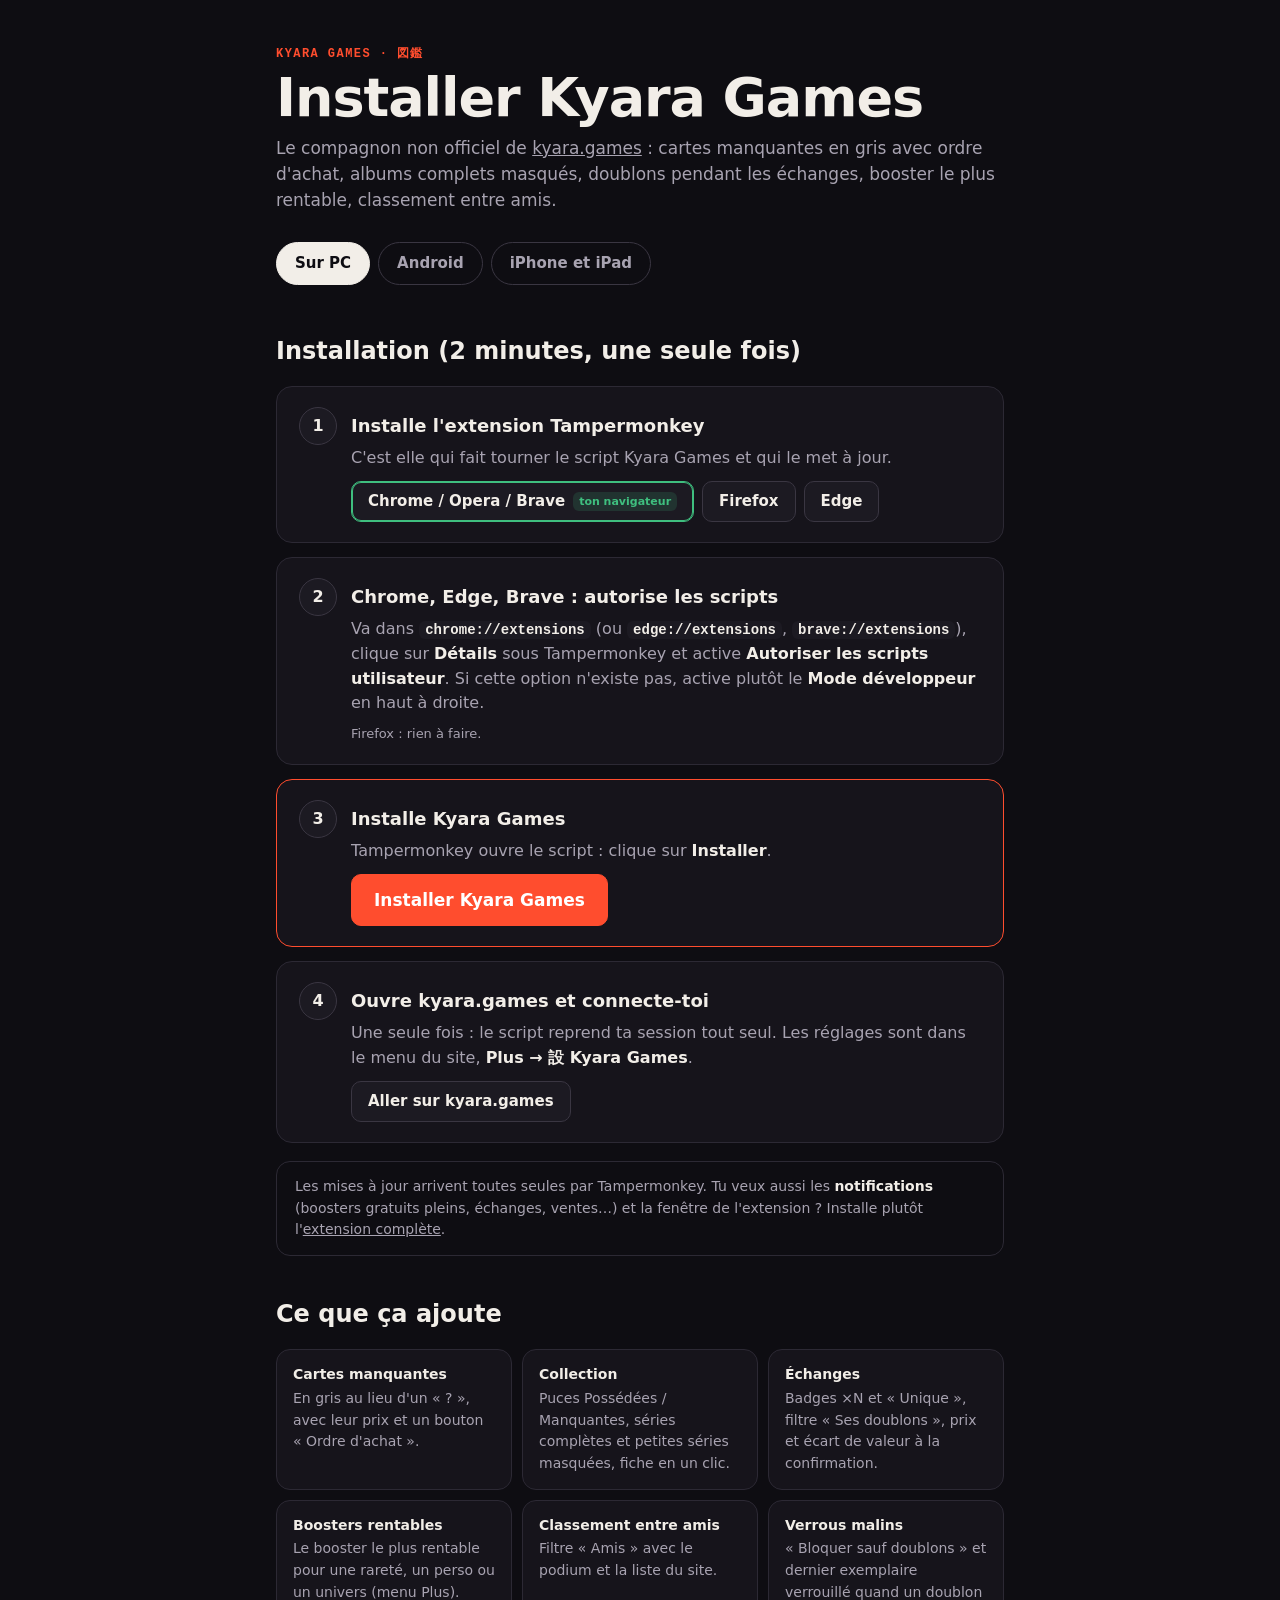
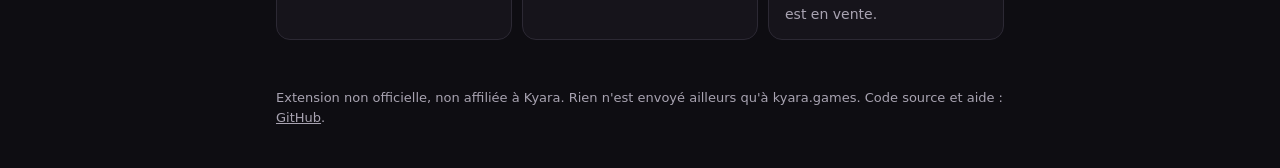
==== docs/index.html @ ed370cdd "Version script (Tampermonkey, Violentmonkey, Userscripts) et page d'installation guidée, version 1.5" ====
<!doctype html>
<html lang="fr">
  <head>
    <meta charset="utf-8" />
    <meta name="viewport" content="width=device-width, initial-scale=1" />
    <title>Kyara Games — Installation</title>
    <meta name="description" content="Installer Kyara Games, le compagnon non officiel de kyara.games, sur PC, Android, iPhone et iPad." />
    <link rel="icon" href="https://raw.githubusercontent.com/A-Finch13/Kyara-Games-Extension/main/icons/icon128.png" />
    <style>
      :root {
        --bg: #0e0d12;
        --panel: #16141b;
        --panel2: #1c1a22;
        --line: #2c2934;
        --line2: #3a3642;
        --fg: #f2eee8;
        --fg2: #a8a3b1;
        --acc: #ff4d2e;
        --acc2: #ff6a4f;
        --ok: #3fbf7f;
        --gold: #f5c518;
        color-scheme: dark;
      }

      * {
        box-sizing: border-box;
      }

      body {
        margin: 0;
        background: var(--bg);
        color: var(--fg);
        font: 16px/1.55 system-ui, -apple-system, 'Segoe UI', Roboto, sans-serif;
      }

      a {
        color: inherit;
      }

      .wrap {
        max-width: 760px;
        margin: 0 auto;
        padding: 0 16px;
      }

      header {
        padding: 48px 0 8px;
      }

      .eyebrow {
        color: var(--acc);
        font: 700 12px/1 ui-monospace, 'Cascadia Mono', Consolas, monospace;
        letter-spacing: 0.12em;
        text-transform: uppercase;
      }

      h1 {
        margin: 10px 0 8px;
        font-size: clamp(34px, 7vw, 54px);
        font-weight: 900;
        line-height: 1.05;
        letter-spacing: -0.02em;
      }

      .lead {
        margin: 0;
        color: var(--fg2);
        font-size: 17px;
      }

      h2 {
        margin: 40px 0 16px;
        font-size: 24px;
      }

      .tabs {
        display: flex;
        flex-wrap: wrap;
        gap: 8px;
        margin-top: 28px;
      }

      .tabs button {
        padding: 9px 18px;
        border: 1px solid var(--line2);
        border-radius: 999px;
        background: transparent;
        color: var(--fg2);
        font: inherit;
        font-size: 15px;
        font-weight: 700;
        cursor: pointer;
      }

      .tabs button[aria-selected='true'] {
        border-color: var(--fg);
        background: var(--fg);
        color: var(--bg);
      }

      .steps {
        display: flex;
        flex-direction: column;
        gap: 14px;
        margin: 0;
        padding: 0;
        list-style: none;
        counter-reset: step;
      }

      .step {
        display: grid;
        grid-template-columns: 36px 1fr;
        gap: 16px;
        padding: 20px 22px;
        border: 1px solid var(--line);
        border-radius: 16px;
        background: var(--panel);
        counter-increment: step;
      }

      .step::before {
        content: counter(step);
        display: grid;
        place-items: center;
        width: 36px;
        height: 36px;
        border-radius: 50%;
        background: var(--panel2);
        border: 1px solid var(--line2);
        font-weight: 800;
      }

      .step.main {
        border-color: var(--acc);
      }

      .step h3 {
        margin: 5px 0 6px;
        font-size: 18px;
      }

      .step p {
        margin: 0 0 8px;
        color: var(--fg2);
      }

      .step p:last-child {
        margin-bottom: 0;
      }

      .step .small {
        font-size: 13px;
      }

      code {
        padding: 1px 6px;
        border-radius: 6px;
        background: var(--panel2);
        color: var(--fg);
        font: 600 14px ui-monospace, 'Cascadia Mono', Consolas, monospace;
      }

      b {
        color: var(--fg);
      }

      .buttons {
        display: flex;
        flex-wrap: wrap;
        gap: 8px;
        margin-top: 10px;
      }

      .btn {
        display: inline-flex;
        align-items: center;
        gap: 8px;
        min-height: 40px;
        padding: 8px 16px;
        border: 1px solid var(--line2);
        border-radius: 10px;
        background: var(--panel2);
        color: var(--fg);
        font-size: 15px;
        font-weight: 700;
        text-decoration: none;
      }

      .btn:hover {
        border-color: var(--fg2);
      }

      .btn.mine {
        border-color: var(--ok);
        box-shadow: inset 0 0 0 1px var(--ok);
      }

      .btn.mine::after {
        content: 'ton navigateur';
        padding: 1px 6px;
        border-radius: 6px;
        background: rgba(63, 191, 127, 0.15);
        color: var(--ok);
        font-size: 11px;
      }

      .btn.big {
        min-height: 50px;
        padding: 12px 22px;
        border-color: var(--acc);
        background: var(--acc);
        color: #fff;
        font-size: 17px;
      }

      .btn.big:hover {
        background: var(--acc2);
      }

      .note {
        margin: 18px 0 0;
        padding: 14px 18px;
        border: 1px solid var(--line);
        border-radius: 14px;
        color: var(--fg2);
        font-size: 14px;
      }

      .features {
        display: grid;
        grid-template-columns: repeat(auto-fill, minmax(220px, 1fr));
        gap: 10px;
        margin: 0;
        padding: 0;
        list-style: none;
      }

      .features li {
        padding: 14px 16px;
        border: 1px solid var(--line);
        border-radius: 14px;
        background: var(--panel);
        color: var(--fg2);
        font-size: 14px;
      }

      .features li b {
        display: block;
        margin-bottom: 2px;
      }

      footer {
        margin: 48px 0 40px;
        color: var(--fg2);
        font-size: 13px;
      }

      [hidden] {
        display: none !important;
      }

      @media (max-width: 520px) {
        header {
          padding-top: 28px;
        }

        .step {
          grid-template-columns: 1fr;
          gap: 8px;
          padding: 16px;
        }

        .btn {
          flex: 1 1 auto;
          justify-content: center;
        }
      }
    </style>
  </head>
  <body>
    <div class="wrap">
      <header>
        <div class="eyebrow">Kyara Games · 図鑑</div>
        <h1>Installer Kyara Games</h1>
        <p class="lead">Le compagnon non officiel de <a href="https://kyara.games">kyara.games</a> : cartes manquantes en gris avec ordre d'achat, albums complets masqués, doublons pendant les échanges, booster le plus rentable, classement entre amis.</p>
        <div class="tabs" role="tablist">
          <button role="tab" data-tab="pc" aria-selected="true">Sur PC</button>
          <button role="tab" data-tab="android" aria-selected="false">Android</button>
          <button role="tab" data-tab="ios" aria-selected="false">iPhone et iPad</button>
        </div>
      </header>

      <main>
        <section data-panel="pc">
          <h2>Installation (2 minutes, une seule fois)</h2>
          <ol class="steps">
            <li class="step">
              <div>
                <h3>Installe l'extension Tampermonkey</h3>
                <p>C'est elle qui fait tourner le script Kyara Games et qui le met à jour.</p>
                <div class="buttons">
                  <a class="btn" data-browser="chrome" href="https://chromewebstore.google.com/detail/tampermonkey/dhdgffkkebhmkfjojejmpbldmpobfkfo">Chrome / Opera / Brave</a>
                  <a class="btn" data-browser="firefox" href="https://addons.mozilla.org/firefox/addon/tampermonkey/">Firefox</a>
                  <a class="btn" data-browser="edge" href="https://microsoftedge.microsoft.com/addons/detail/tampermonkey/iikmkjjpneeickmmhlmlbmgmhdbegdei">Edge</a>
                </div>
              </div>
            </li>
            <li class="step">
              <div>
                <h3>Chrome, Edge, Brave : autorise les scripts</h3>
                <p>Va dans <code>chrome://extensions</code> (ou <code>edge://extensions</code>, <code>brave://extensions</code>), clique sur <b>Détails</b> sous Tampermonkey et active <b>Autoriser les scripts utilisateur</b>. Si cette option n'existe pas, active plutôt le <b>Mode développeur</b> en haut à droite.</p>
                <p class="small">Firefox : rien à faire.</p>
              </div>
            </li>
            <li class="step main">
              <div>
                <h3>Installe Kyara Games</h3>
                <p>Tampermonkey ouvre le script : clique sur <b>Installer</b>.</p>
                <div class="buttons">
                  <a class="btn big" href="https://github.com/A-Finch13/Kyara-Games-Extension/releases/latest/download/kyara-games.user.js">Installer Kyara Games</a>
                </div>
              </div>
            </li>
            <li class="step">
              <div>
                <h3>Ouvre kyara.games et connecte-toi</h3>
                <p>Une seule fois : le script reprend ta session tout seul. Les réglages sont dans le menu du site, <b>Plus → 設 Kyara Games</b>.</p>
                <div class="buttons"><a class="btn" href="https://kyara.games/collection">Aller sur kyara.games</a></div>
              </div>
            </li>
          </ol>
          <p class="note">Les mises à jour arrivent toutes seules par Tampermonkey. Tu veux aussi les <b>notifications</b> (boosters gratuits pleins, échanges, ventes…) et la fenêtre de l'extension ? Installe plutôt l'<a href="https://github.com/A-Finch13/Kyara-Games-Extension#installation-brave-chrome-edge-opera-vivaldi">extension complète</a>.</p>
        </section>

        <section data-panel="android" hidden>
          <h2>Android</h2>
          <ol class="steps">
            <li class="step">
              <div>
                <h3>Installe Firefox</h3>
                <p>Sur Android, Firefox accepte les extensions (Chrome, Brave et Samsung Internet non).</p>
                <div class="buttons"><a class="btn" href="https://play.google.com/store/apps/details?id=org.mozilla.firefox">Firefox sur le Play Store</a></div>
              </div>
            </li>
            <li class="step">
              <div>
                <h3>Ajoute Tampermonkey dans Firefox</h3>
                <p>Ouvre ce lien dans Firefox et touche <b>Ajouter à Firefox</b>, puis <b>Ajouter</b>.</p>
                <div class="buttons"><a class="btn" href="https://addons.mozilla.org/android/addon/tampermonkey/">Tampermonkey pour Firefox Android</a></div>
              </div>
            </li>
            <li class="step main">
              <div>
                <h3>Installe Kyara Games</h3>
                <p>Dans Firefox, touche le bouton : Tampermonkey affiche le script, touche <b>Installer</b>.</p>
                <div class="buttons"><a class="btn big" href="https://github.com/A-Finch13/Kyara-Games-Extension/releases/latest/download/kyara-games.user.js">Installer Kyara Games</a></div>
              </div>
            </li>
            <li class="step">
              <div>
                <h3>Ouvre kyara.games et connecte-toi</h3>
                <p>Une seule fois. Les réglages : menu du site (☰) → <b>設 Kyara Games</b>.</p>
                <div class="buttons"><a class="btn" href="https://kyara.games/collection">Aller sur kyara.games</a></div>
              </div>
            </li>
          </ol>
          <p class="note">Pour avoir aussi les <b>notifications</b>, installe plutôt l'extension Kyara Games depuis addons.mozilla.org dans Firefox (toutes les fonctions, mises à jour automatiques).</p>
        </section>

        <section data-panel="ios" hidden>
          <h2>iPhone et iPad</h2>
          <ol class="steps">
            <li class="step">
              <div>
                <h3>Installe l'app Userscripts</h3>
                <p>Gratuite. Ouvre-la une fois après l'installation.</p>
                <div class="buttons"><a class="btn" href="https://apps.apple.com/app/userscripts/id1463298887">Userscripts sur l'App Store</a></div>
              </div>
            </li>
            <li class="step">
              <div>
                <h3>Active-la dans Safari</h3>
                <p><b>Réglages</b> → <b>Apps</b> → <b>Safari</b> → <b>Extensions</b> → <b>Userscripts</b> : active <b>Autoriser l'extension</b>, puis autorise <b>kyara.games</b> (ou tous les sites).</p>
              </div>
            </li>
            <li class="step main">
              <div>
                <h3>Installe Kyara Games</h3>
                <p>Ouvre ce bouton dans <b>Safari</b>, touche l'icône des extensions dans la barre d'adresse (<b>ᴀA</b> ou la pièce de puzzle) → <b>Userscripts</b>, puis <b>Installer</b>.</p>
                <div class="buttons"><a class="btn big" href="https://github.com/A-Finch13/Kyara-Games-Extension/releases/latest/download/kyara-games.user.js">Installer Kyara Games</a></div>
              </div>
            </li>
            <li class="step">
              <div>
                <h3>Ouvre kyara.games dans Safari et connecte-toi</h3>
                <p>Une seule fois. Les réglages : menu du site (☰) → <b>設 Kyara Games</b>.</p>
                <div class="buttons"><a class="btn" href="https://kyara.games/collection">Aller sur kyara.games</a></div>
              </div>
            </li>
          </ol>
          <p class="note">Userscripts vérifie les mises à jour du script. Pour forcer la dernière version, rouvre le bouton « Installer Kyara Games » et réinstalle.</p>
        </section>

        <h2>Ce que ça ajoute</h2>
        <ul class="features">
          <li><b>Cartes manquantes</b>En gris au lieu d'un « ? », avec leur prix et un bouton « Ordre d'achat ».</li>
          <li><b>Collection</b>Puces Possédées / Manquantes, séries complètes et petites séries masquées, fiche en un clic.</li>
          <li><b>Échanges</b>Badges ×N et « Unique », filtre « Ses doublons », prix et écart de valeur à la confirmation.</li>
          <li><b>Boosters rentables</b>Le booster le plus rentable pour une rareté, un perso ou un univers (menu Plus).</li>
          <li><b>Classement entre amis</b>Filtre « Amis » avec le podium et la liste du site.</li>
          <li><b>Verrous malins</b>« Bloquer sauf doublons » et dernier exemplaire verrouillé quand un doublon est en vente.</li>
        </ul>
      </main>

      <footer>
        Extension non officielle, non affiliée à Kyara. Rien n'est envoyé ailleurs qu'à kyara.games.
        Code source et aide : <a href="https://github.com/A-Finch13/Kyara-Games-Extension">GitHub</a>.
      </footer>
    </div>

    <script>
      // Tabs, opened on the visitor's device; the visitor's browser is highlighted in step 1.
      const ua = navigator.userAgent;
      const show = (tab) => {
        document.querySelectorAll('[role="tab"]').forEach((b) => b.setAttribute('aria-selected', String(b.dataset.tab === tab)));
        document.querySelectorAll('[data-panel]').forEach((p) => (p.hidden = p.dataset.panel !== tab));
      };
      document.querySelectorAll('[role="tab"]').forEach((b) => b.addEventListener('click', () => show(b.dataset.tab)));
      show(/iPhone|iPad|iPod/.test(ua) || (/Macintosh/.test(ua) && navigator.maxTouchPoints > 1) ? 'ios' : /Android/.test(ua) ? 'android' : 'pc');
      const browser = /Edg\//.test(ua) ? 'edge' : /Firefox\//.test(ua) ? 'firefox' : /Chrome\//.test(ua) ? 'chrome' : null;
      if (browser) document.querySelector(`[data-browser="${browser}"]`)?.classList.add('mine');
    </script>
  </body>
</html>
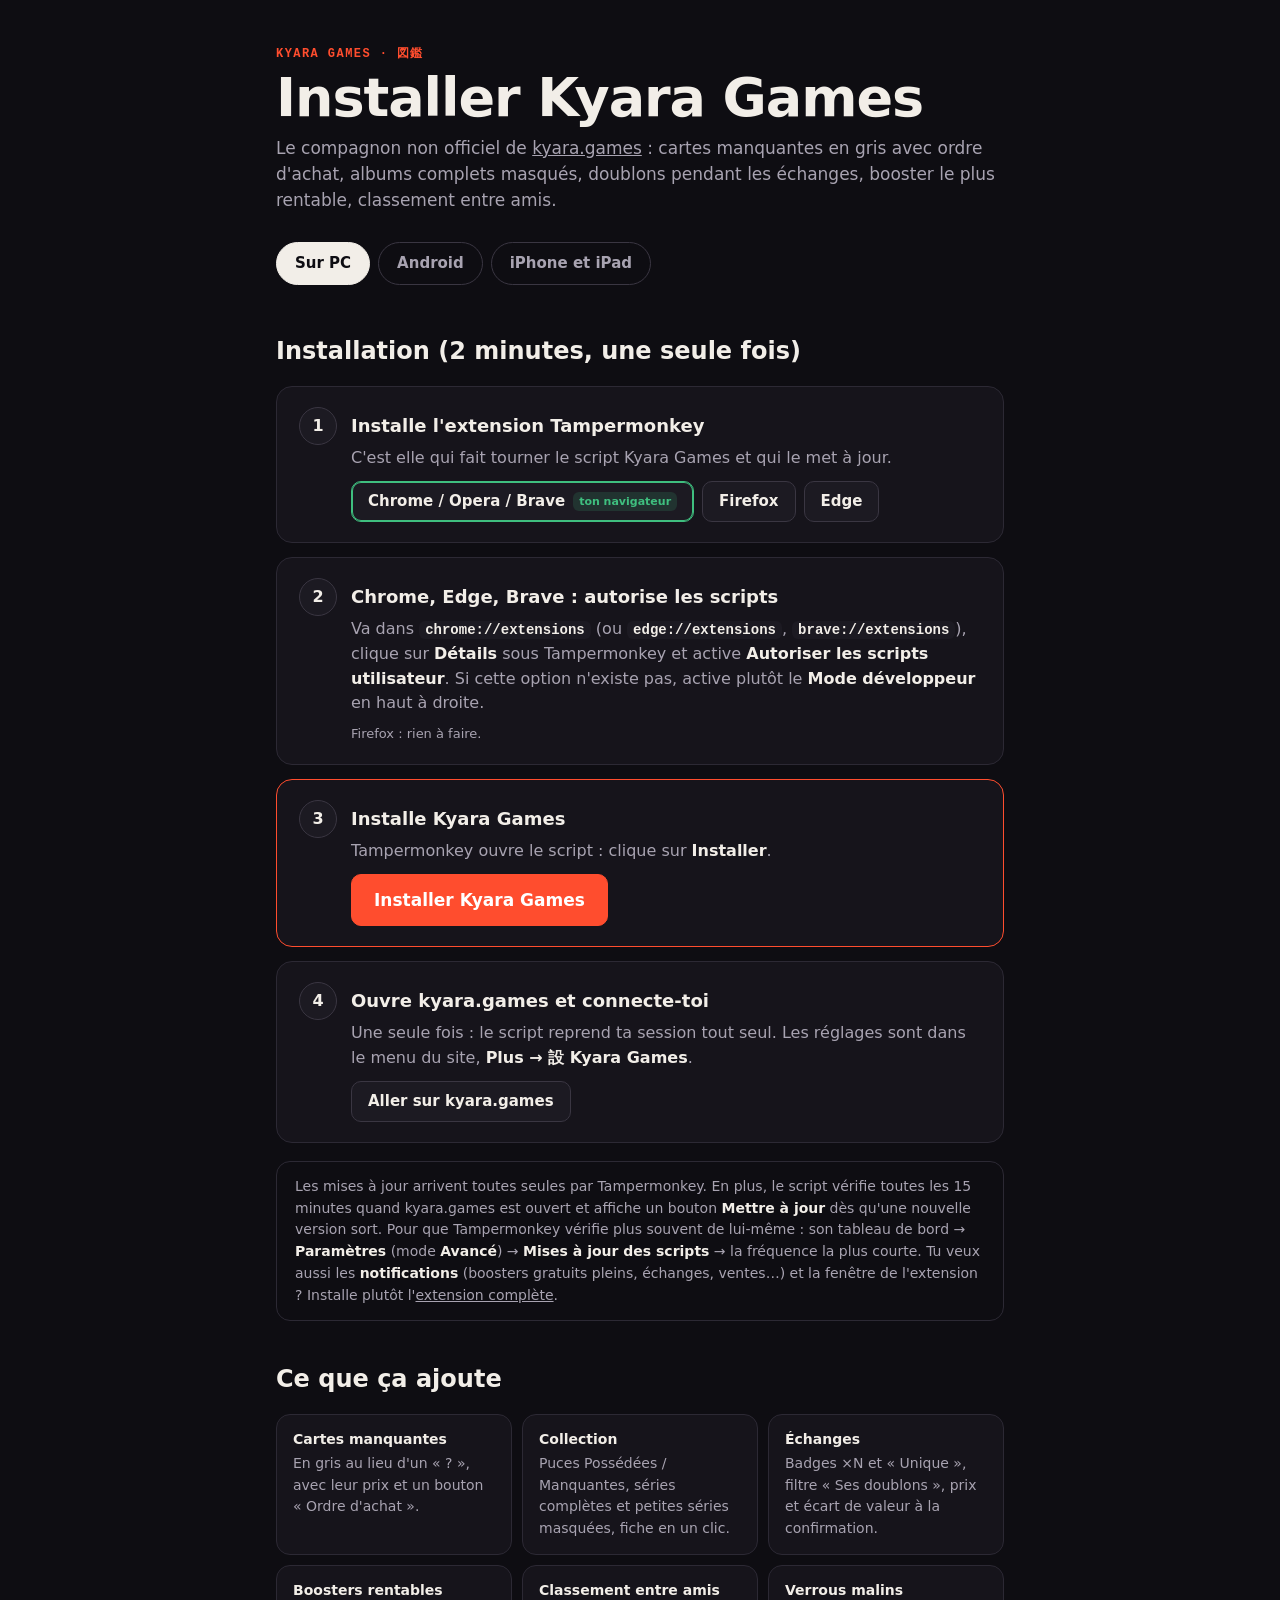
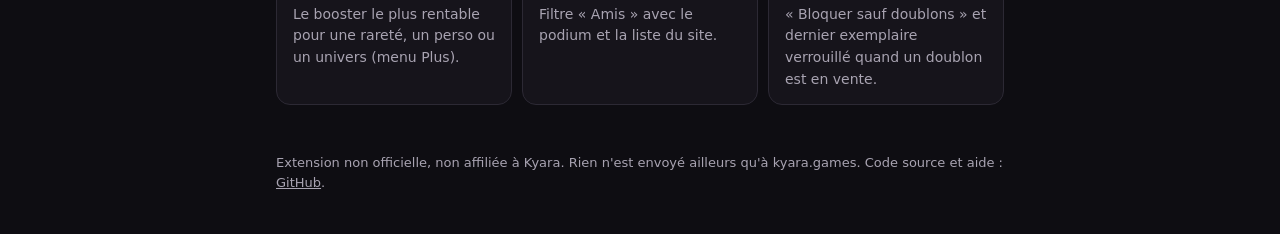
==== commit 16b3ea7b: "Version script : vérification des nouvelles versions toutes les 15 minutes avec bouton Mettre à jour" ====
--- a/docs/index.html
+++ b/docs/index.html
@@ -330,7 +330,7 @@
               </div>
             </li>
           </ol>
-          <p class="note">Les mises à jour arrivent toutes seules par Tampermonkey. Tu veux aussi les <b>notifications</b> (boosters gratuits pleins, échanges, ventes…) et la fenêtre de l'extension ? Installe plutôt l'<a href="https://github.com/A-Finch13/Kyara-Games-Extension#installation-brave-chrome-edge-opera-vivaldi">extension complète</a>.</p>
+          <p class="note">Les mises à jour arrivent toutes seules par Tampermonkey. En plus, le script vérifie toutes les 15 minutes quand kyara.games est ouvert et affiche un bouton <b>Mettre à jour</b> dès qu'une nouvelle version sort. Pour que Tampermonkey vérifie plus souvent de lui-même : son tableau de bord → <b>Paramètres</b> (mode <b>Avancé</b>) → <b>Mises à jour des scripts</b> → la fréquence la plus courte. Tu veux aussi les <b>notifications</b> (boosters gratuits pleins, échanges, ventes…) et la fenêtre de l'extension ? Installe plutôt l'<a href="https://github.com/A-Finch13/Kyara-Games-Extension#installation-brave-chrome-edge-opera-vivaldi">extension complète</a>.</p>
         </section>
 
         <section data-panel="android" hidden>
@@ -365,7 +365,7 @@
               </div>
             </li>
           </ol>
-          <p class="note">Pour avoir aussi les <b>notifications</b>, installe plutôt l'extension Kyara Games depuis addons.mozilla.org dans Firefox (toutes les fonctions, mises à jour automatiques).</p>
+          <p class="note">Les mises à jour arrivent toutes seules par Tampermonkey. En plus, le script vérifie toutes les 15 minutes quand kyara.games est ouvert et affiche un bouton <b>Mettre à jour</b> dès qu'une nouvelle version sort. Pour que Tampermonkey vérifie plus souvent de lui-même : son tableau de bord → <b>Paramètres</b> (mode <b>Avancé</b>) → <b>Mises à jour des scripts</b> → la fréquence la plus courte. Sur téléphone, pas de notifications : le script ne tourne que quand une page kyara.games est ouverte.</p>
         </section>
 
         <section data-panel="ios" hidden>
@@ -396,6 +396,14 @@
                 <h3>Ouvre kyara.games dans Safari et connecte-toi</h3>
                 <p>Une seule fois. Les réglages : menu du site (☰) → <b>設 Kyara Games</b>.</p>
                 <div class="buttons"><a class="btn" href="https://kyara.games/collection">Aller sur kyara.games</a></div>
+              </div>
+            </li>
+            <li class="step">
+              <div>
+                <h3>Une icône sur l'écran d'accueil (facultatif)</h3>
+                <p>Le site ajouté en « app web » s'ouvre hors de Safari, et iOS n'y charge aucune extension : Kyara Games n'y apparaît pas. Pour garder une icône qui marche avec Kyara Games :</p>
+                <p>Dans Safari, sur kyara.games : <b>Partager</b> → <b>Sur l'écran d'accueil</b>, <b>désactive « Ouvrir en tant qu'app web »</b>, puis <b>Ajouter</b>. L'icône ouvrira kyara.games dans Safari.</p>
+                <p class="small">Si l'option n'apparaît pas (iOS plus ancien) : ajoute plutôt kyara.games aux Favoris de Safari (Partager → Ajouter aux favoris). Une icône déjà ajoutée en app web peut être supprimée et ajoutée à nouveau.</p>
               </div>
             </li>
           </ol>
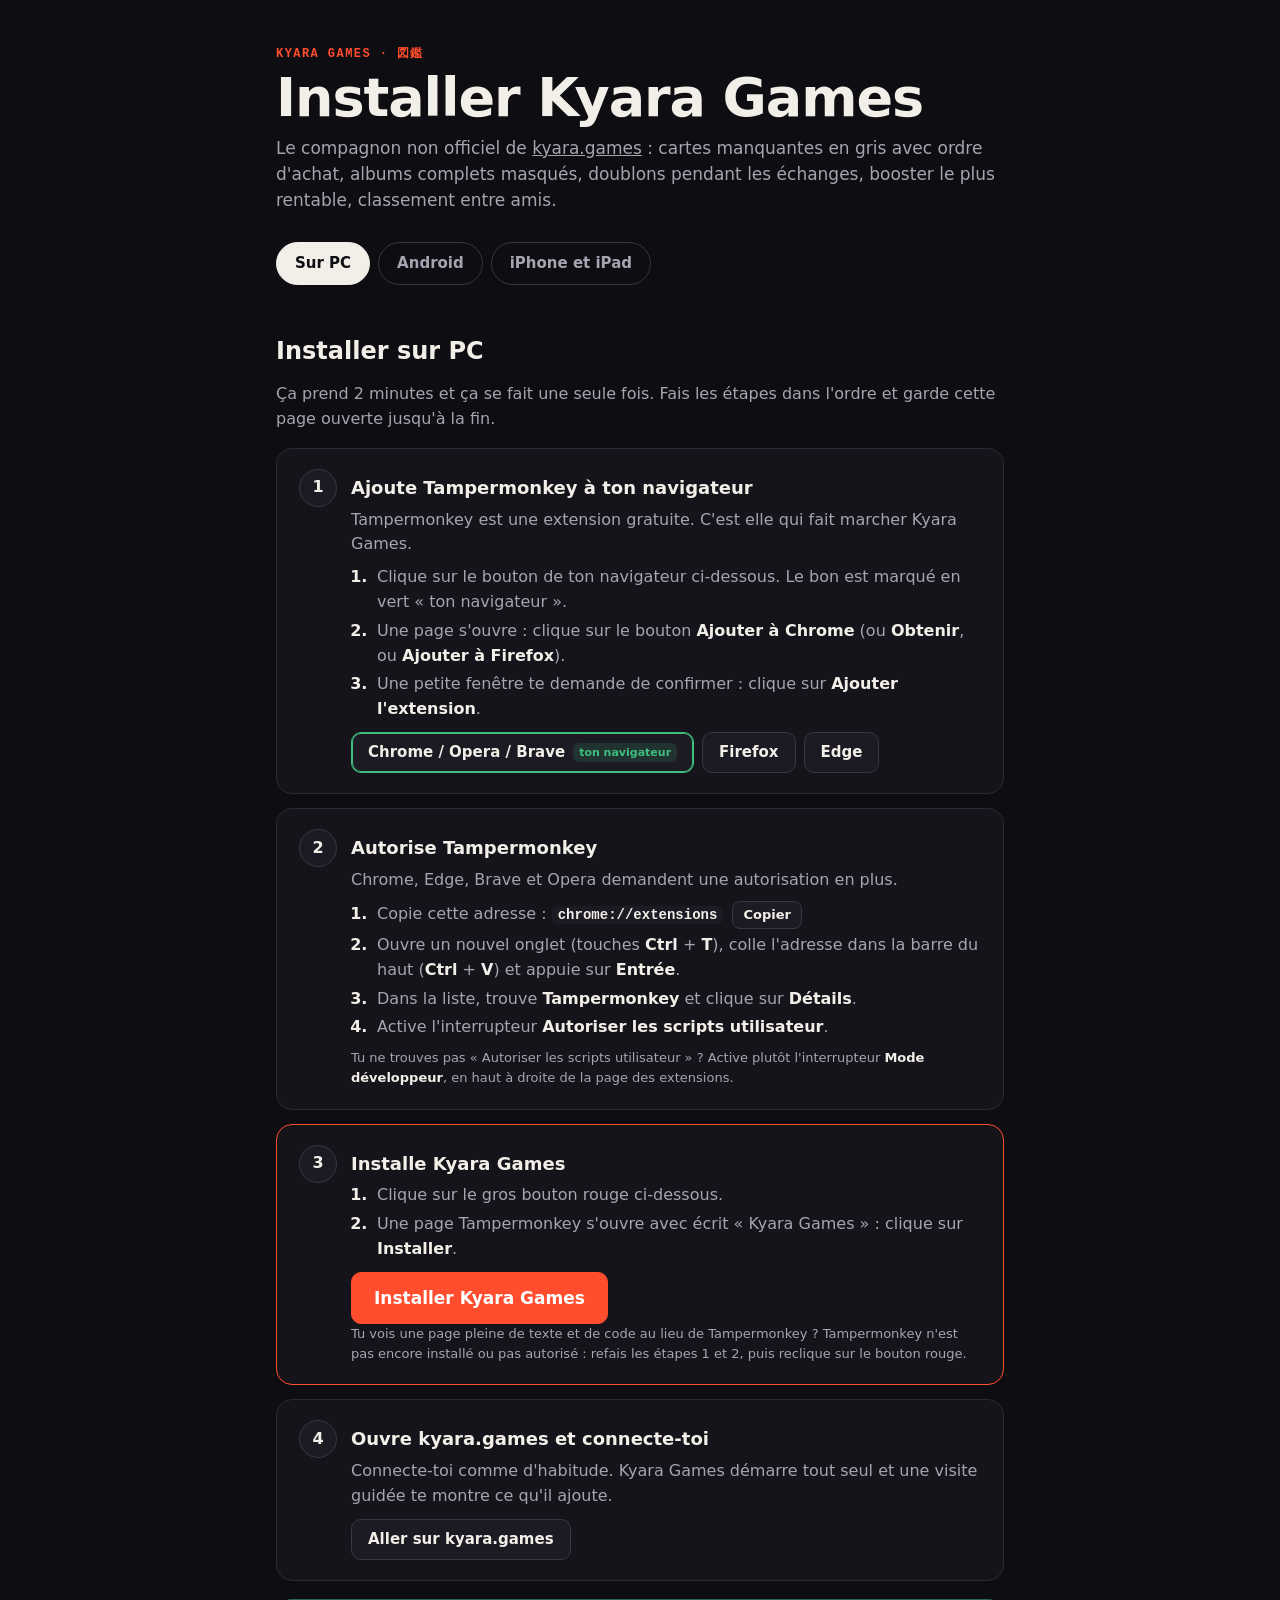
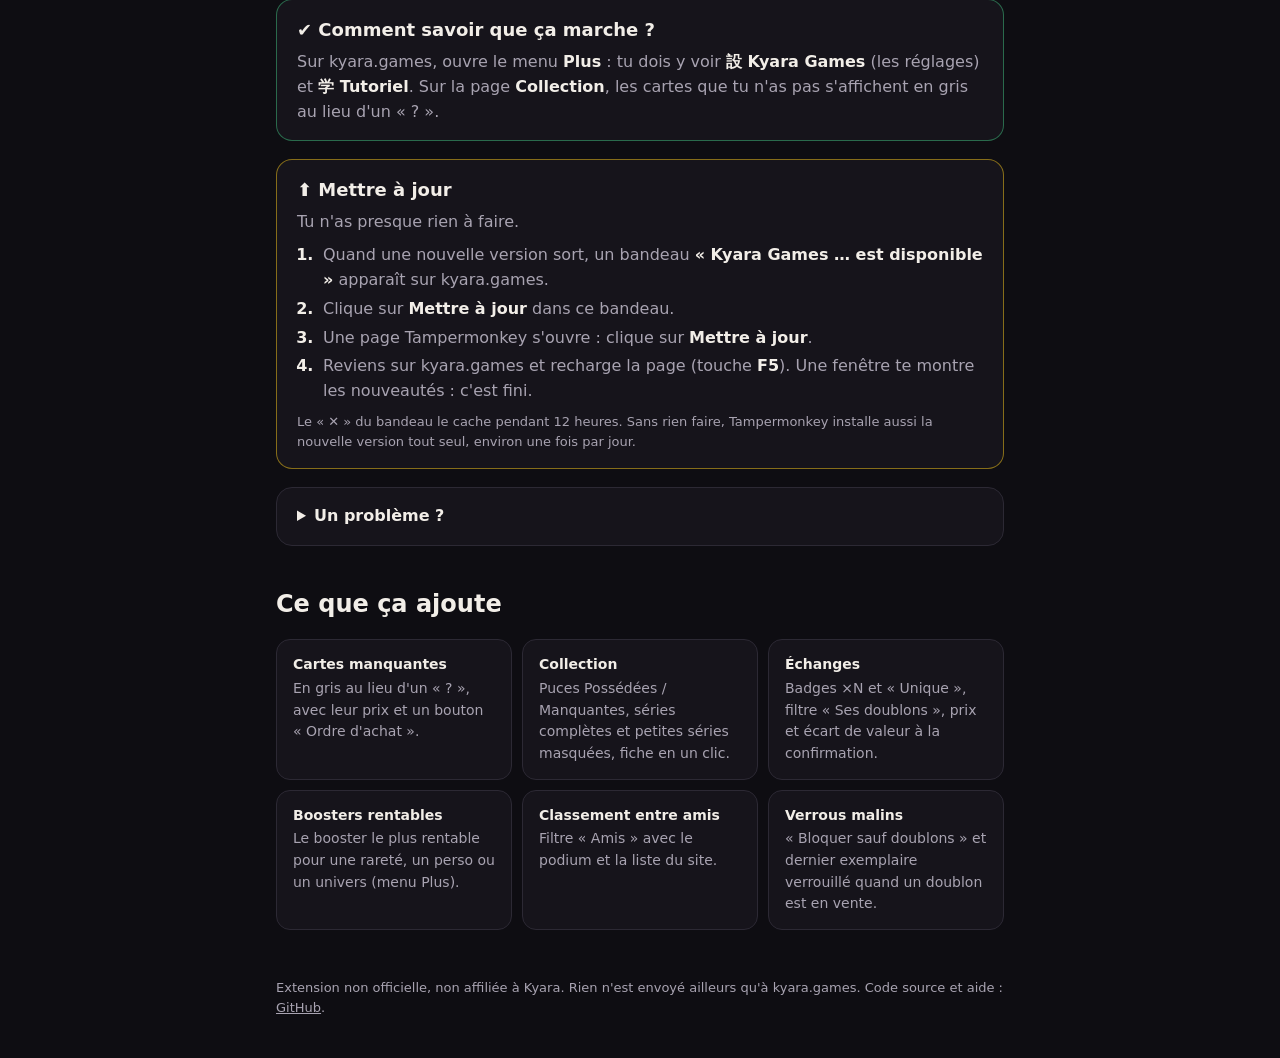
==== commit 2478f320: "Échanges en attente : badges Possédée / Manquante sur les cartes reçues, filtres ★ Favoris dans la C" ====
--- a/docs/index.html
+++ b/docs/index.html
@@ -218,6 +218,106 @@
         background: var(--acc2);
       }
 
+      .intro {
+        margin: -4px 0 16px;
+        color: var(--fg2);
+      }
+
+      .sub {
+        margin: 6px 0 8px;
+        padding-left: 22px;
+        color: var(--fg2);
+      }
+
+      .sub li {
+        margin: 4px 0;
+        padding-left: 4px;
+      }
+
+      .sub li::marker {
+        color: var(--fg);
+        font-weight: 800;
+      }
+
+      .copy {
+        margin-left: 4px;
+        padding: 3px 10px;
+        border: 1px solid var(--line2);
+        border-radius: 8px;
+        background: var(--panel2);
+        color: var(--fg);
+        font: inherit;
+        font-size: 13px;
+        font-weight: 700;
+        cursor: pointer;
+      }
+
+      .copy.done {
+        border-color: var(--ok);
+        color: var(--ok);
+      }
+
+      .step p.skip {
+        padding: 8px 12px;
+        border-radius: 10px;
+        background: rgba(63, 191, 127, 0.12);
+        color: var(--ok);
+        font-weight: 700;
+      }
+
+      .check,
+      .update,
+      .help {
+        margin: 18px 0 0;
+        padding: 16px 20px;
+        border: 1px solid var(--line);
+        border-radius: 16px;
+        background: var(--panel);
+        color: var(--fg2);
+      }
+
+      .check {
+        border-color: rgba(63, 191, 127, 0.5);
+      }
+
+      .update {
+        border-color: rgba(245, 197, 24, 0.5);
+      }
+
+      .check h3,
+      .update h3 {
+        margin: 0 0 6px;
+        color: var(--fg);
+        font-size: 18px;
+      }
+
+      .check p,
+      .update p,
+      .help p {
+        margin: 0 0 8px;
+      }
+
+      .check p:last-child,
+      .update p:last-child,
+      .help p:last-child {
+        margin-bottom: 0;
+      }
+
+      .help summary {
+        color: var(--fg);
+        font-size: 16px;
+        font-weight: 800;
+        cursor: pointer;
+      }
+
+      .help[open] summary {
+        margin-bottom: 10px;
+      }
+
+      .small {
+        font-size: 13px;
+      }
+
       .note {
         margin: 18px 0 0;
         padding: 14px 18px;
@@ -293,12 +393,18 @@
 
       <main>
         <section data-panel="pc">
-          <h2>Installation (2 minutes, une seule fois)</h2>
+          <h2>Installer sur PC</h2>
+          <p class="intro">Ça prend 2 minutes et ça se fait une seule fois. Fais les étapes dans l'ordre et garde cette page ouverte jusqu'à la fin.</p>
           <ol class="steps">
             <li class="step">
               <div>
-                <h3>Installe l'extension Tampermonkey</h3>
-                <p>C'est elle qui fait tourner le script Kyara Games et qui le met à jour.</p>
+                <h3>Ajoute Tampermonkey à ton navigateur</h3>
+                <p>Tampermonkey est une extension gratuite. C'est elle qui fait marcher Kyara Games.</p>
+                <ol class="sub">
+                  <li>Clique sur le bouton de ton navigateur ci-dessous. Le bon est marqué en vert « ton navigateur ».</li>
+                  <li>Une page s'ouvre : clique sur le bouton <b>Ajouter à Chrome</b> (ou <b>Obtenir</b>, ou <b>Ajouter à Firefox</b>).</li>
+                  <li>Une petite fenêtre te demande de confirmer : clique sur <b>Ajouter l'extension</b>.</li>
+                </ol>
                 <div class="buttons">
                   <a class="btn" data-browser="chrome" href="https://chromewebstore.google.com/detail/tampermonkey/dhdgffkkebhmkfjojejmpbldmpobfkfo">Chrome / Opera / Brave</a>
                   <a class="btn" data-browser="firefox" href="https://addons.mozilla.org/firefox/addon/tampermonkey/">Firefox</a>
@@ -308,106 +414,226 @@
             </li>
             <li class="step">
               <div>
-                <h3>Chrome, Edge, Brave : autorise les scripts</h3>
-                <p>Va dans <code>chrome://extensions</code> (ou <code>edge://extensions</code>, <code>brave://extensions</code>), clique sur <b>Détails</b> sous Tampermonkey et active <b>Autoriser les scripts utilisateur</b>. Si cette option n'existe pas, active plutôt le <b>Mode développeur</b> en haut à droite.</p>
-                <p class="small">Firefox : rien à faire.</p>
+                <h3>Autorise Tampermonkey</h3>
+                <p class="skip" data-only="firefox" hidden>Tu es sur Firefox : tu n'as rien à faire ici, passe à l'étape 3.</p>
+                <p>Chrome, Edge, Brave et Opera demandent une autorisation en plus.</p>
+                <ol class="sub">
+                  <li>Copie cette adresse : <code class="ext-url">chrome://extensions</code> <button type="button" class="copy" data-copy=".ext-url">Copier</button></li>
+                  <li>Ouvre un nouvel onglet (touches <b>Ctrl</b> + <b>T</b>), colle l'adresse dans la barre du haut (<b>Ctrl</b> + <b>V</b>) et appuie sur <b>Entrée</b>.</li>
+                  <li>Dans la liste, trouve <b>Tampermonkey</b> et clique sur <b>Détails</b>.</li>
+                  <li>Active l'interrupteur <b>Autoriser les scripts utilisateur</b>.</li>
+                </ol>
+                <p class="small">Tu ne trouves pas « Autoriser les scripts utilisateur » ? Active plutôt l'interrupteur <b>Mode développeur</b>, en haut à droite de la page des extensions.</p>
               </div>
             </li>
             <li class="step main">
               <div>
                 <h3>Installe Kyara Games</h3>
-                <p>Tampermonkey ouvre le script : clique sur <b>Installer</b>.</p>
+                <ol class="sub">
+                  <li>Clique sur le gros bouton rouge ci-dessous.</li>
+                  <li>Une page Tampermonkey s'ouvre avec écrit « Kyara Games » : clique sur <b>Installer</b>.</li>
+                </ol>
                 <div class="buttons">
                   <a class="btn big" href="https://github.com/A-Finch13/Kyara-Games-Extension/releases/latest/download/kyara-games.user.js">Installer Kyara Games</a>
                 </div>
+                <p class="small">Tu vois une page pleine de texte et de code au lieu de Tampermonkey ? Tampermonkey n'est pas encore installé ou pas autorisé : refais les étapes 1 et 2, puis reclique sur le bouton rouge.</p>
               </div>
             </li>
             <li class="step">
               <div>
                 <h3>Ouvre kyara.games et connecte-toi</h3>
-                <p>Une seule fois : le script reprend ta session tout seul. Les réglages sont dans le menu du site, <b>Plus → 設 Kyara Games</b>.</p>
+                <p>Connecte-toi comme d'habitude. Kyara Games démarre tout seul et une visite guidée te montre ce qu'il ajoute.</p>
                 <div class="buttons"><a class="btn" href="https://kyara.games/collection">Aller sur kyara.games</a></div>
               </div>
             </li>
           </ol>
-          <p class="note">Les mises à jour arrivent toutes seules par Tampermonkey. En plus, le script vérifie toutes les 15 minutes quand kyara.games est ouvert et affiche un bouton <b>Mettre à jour</b> dès qu'une nouvelle version sort. Pour que Tampermonkey vérifie plus souvent de lui-même : son tableau de bord → <b>Paramètres</b> (mode <b>Avancé</b>) → <b>Mises à jour des scripts</b> → la fréquence la plus courte. Tu veux aussi les <b>notifications</b> (boosters gratuits pleins, échanges, ventes…) et la fenêtre de l'extension ? Installe plutôt l'<a href="https://github.com/A-Finch13/Kyara-Games-Extension#installation-brave-chrome-edge-opera-vivaldi">extension complète</a>.</p>
+
+          <div class="check">
+            <h3>✔ Comment savoir que ça marche ?</h3>
+            <p>Sur kyara.games, ouvre le menu <b>Plus</b> : tu dois y voir <b>設 Kyara Games</b> (les réglages) et <b>学 Tutoriel</b>. Sur la page <b>Collection</b>, les cartes que tu n'as pas s'affichent en gris au lieu d'un « ? ».</p>
+          </div>
+
+          <div class="update">
+            <h3>⬆ Mettre à jour</h3>
+            <p>Tu n'as presque rien à faire.</p>
+            <ol class="sub">
+              <li>Quand une nouvelle version sort, un bandeau <b>« Kyara Games … est disponible »</b> apparaît sur kyara.games.</li>
+              <li>Clique sur <b>Mettre à jour</b> dans ce bandeau.</li>
+              <li>Une page Tampermonkey s'ouvre : clique sur <b>Mettre à jour</b>.</li>
+              <li>Reviens sur kyara.games et recharge la page (touche <b>F5</b>). Une fenêtre te montre les nouveautés : c'est fini.</li>
+            </ol>
+            <p class="small">Le « ✕ » du bandeau le cache pendant 12 heures. Sans rien faire, Tampermonkey installe aussi la nouvelle version tout seul, environ une fois par jour.</p>
+          </div>
+
+          <details class="help">
+            <summary>Un problème ?</summary>
+            <p><b>Rien ne change sur kyara.games.</b> Recharge la page (<b>F5</b>). Vérifie l'étape 2. Puis clique sur l'icône Tampermonkey en haut à droite du navigateur (elle peut être cachée derrière la pièce de puzzle 🧩) : « Kyara Games » doit être activé.</p>
+            <p><b>Je ne vois pas le bandeau de mise à jour.</b> Il apparaît au plus tard 15 minutes après la sortie d'une version, quand kyara.games est ouvert. Pour mettre à jour tout de suite, reclique sur le bouton rouge « Installer Kyara Games » de cette page : Tampermonkey te propose la nouvelle version.</p>
+            <p><b>Je veux aussi les notifications</b> (boosters gratuits pleins, échanges, ventes…) et la fenêtre de l'extension. Elles viennent avec l'<a href="https://github.com/A-Finch13/Kyara-Games-Extension#installer-lextension-compl%C3%A8te-sur-pc">extension complète</a>, plus longue à installer.</p>
+            <p class="small">Pour que Tampermonkey cherche les mises à jour plus souvent : son tableau de bord → <b>Paramètres</b> (mode <b>Avancé</b>) → <b>Mises à jour des scripts</b> → la fréquence la plus courte.</p>
+          </details>
         </section>
 
         <section data-panel="android" hidden>
-          <h2>Android</h2>
+          <h2>Installer sur Android</h2>
+          <p class="intro">Ça prend 3 minutes et ça se fait une seule fois. Fais les étapes dans l'ordre.</p>
           <ol class="steps">
             <li class="step">
               <div>
                 <h3>Installe Firefox</h3>
-                <p>Sur Android, Firefox accepte les extensions (Chrome, Brave et Samsung Internet non).</p>
+                <p>Kyara Games ne marche pas dans Chrome, Brave ni Samsung Internet sur Android. Il lui faut <b>Firefox</b> (gratuit).</p>
                 <div class="buttons"><a class="btn" href="https://play.google.com/store/apps/details?id=org.mozilla.firefox">Firefox sur le Play Store</a></div>
               </div>
             </li>
             <li class="step">
               <div>
-                <h3>Ajoute Tampermonkey dans Firefox</h3>
-                <p>Ouvre ce lien dans Firefox et touche <b>Ajouter à Firefox</b>, puis <b>Ajouter</b>.</p>
-                <div class="buttons"><a class="btn" href="https://addons.mozilla.org/android/addon/tampermonkey/">Tampermonkey pour Firefox Android</a></div>
+                <h3>Ouvre cette page dans Firefox</h3>
+                <p class="skip" data-only="firefox" hidden>Tu es déjà dans Firefox : passe à l'étape 3.</p>
+                <p>Toutes les étapes suivantes se font <b>dans Firefox</b>.</p>
+                <ol class="sub">
+                  <li>Touche ce bouton pour copier l'adresse de cette page : <button type="button" class="copy" data-copy="page">Copier l'adresse</button></li>
+                  <li>Ouvre Firefox, touche la barre d'adresse en haut, colle l'adresse et valide.</li>
+                </ol>
+              </div>
+            </li>
+            <li class="step">
+              <div>
+                <h3>Ajoute Tampermonkey à Firefox</h3>
+                <p>Tampermonkey est une extension gratuite. C'est elle qui fait marcher Kyara Games.</p>
+                <ol class="sub">
+                  <li>Touche le bouton ci-dessous.</li>
+                  <li>Touche <b>Ajouter à Firefox</b>, puis <b>Ajouter</b>.</li>
+                </ol>
+                <div class="buttons"><a class="btn" href="https://addons.mozilla.org/android/addon/tampermonkey/">Tampermonkey pour Firefox</a></div>
               </div>
             </li>
             <li class="step main">
               <div>
                 <h3>Installe Kyara Games</h3>
-                <p>Dans Firefox, touche le bouton : Tampermonkey affiche le script, touche <b>Installer</b>.</p>
+                <ol class="sub">
+                  <li>Touche le gros bouton rouge ci-dessous.</li>
+                  <li>Une page Tampermonkey s'ouvre avec écrit « Kyara Games » : touche <b>Installer</b>.</li>
+                </ol>
                 <div class="buttons"><a class="btn big" href="https://github.com/A-Finch13/Kyara-Games-Extension/releases/latest/download/kyara-games.user.js">Installer Kyara Games</a></div>
+                <p class="small">Tu vois une page pleine de texte et de code ? Tu n'es pas dans Firefox, ou Tampermonkey n'est pas installé : refais les étapes 2 et 3.</p>
               </div>
             </li>
             <li class="step">
               <div>
                 <h3>Ouvre kyara.games et connecte-toi</h3>
-                <p>Une seule fois. Les réglages : menu du site (☰) → <b>設 Kyara Games</b>.</p>
+                <p>Dans Firefox, connecte-toi comme d'habitude. Une visite guidée te montre ce que Kyara Games ajoute.</p>
                 <div class="buttons"><a class="btn" href="https://kyara.games/collection">Aller sur kyara.games</a></div>
               </div>
             </li>
+            <li class="step">
+              <div>
+                <h3>Les notifications (facultatif)</h3>
+                <p>Pour être prévenu même site fermé (boosters pleins, échanges, ventes…) : menu du site <b>☰</b> → <b>設 Kyara Games</b> → <b>Activer les notifications de Kyara</b>, puis accepte quand le téléphone te le demande.</p>
+              </div>
+            </li>
           </ol>
-          <p class="note">Les mises à jour arrivent toutes seules par Tampermonkey. En plus, le script vérifie toutes les 15 minutes quand kyara.games est ouvert et affiche un bouton <b>Mettre à jour</b> dès qu'une nouvelle version sort. Pour que Tampermonkey vérifie plus souvent de lui-même : son tableau de bord → <b>Paramètres</b> (mode <b>Avancé</b>) → <b>Mises à jour des scripts</b> → la fréquence la plus courte. Sur téléphone, pas de notifications : le script ne tourne que quand une page kyara.games est ouverte.</p>
+
+          <div class="check">
+            <h3>✔ Comment savoir que ça marche ?</h3>
+            <p>Sur kyara.games, ouvre le menu du site <b>☰</b> : tu dois y voir <b>設 Kyara Games</b> (les réglages). Sur la page <b>Collection</b>, les cartes que tu n'as pas s'affichent en gris au lieu d'un « ? ».</p>
+          </div>
+
+          <div class="update">
+            <h3>⬆ Mettre à jour</h3>
+            <p>Tu n'as presque rien à faire.</p>
+            <ol class="sub">
+              <li>Quand une nouvelle version sort, un bandeau <b>« Kyara Games … est disponible »</b> apparaît sur kyara.games.</li>
+              <li>Touche <b>Mettre à jour</b> dans ce bandeau.</li>
+              <li>Une page Tampermonkey s'ouvre : touche <b>Mettre à jour</b>.</li>
+              <li>Reviens sur kyara.games et recharge la page (menu <b>⋮</b> → flèche <b>⟳</b>). Une fenêtre te montre les nouveautés : c'est fini.</li>
+            </ol>
+            <p class="small">Le « ✕ » du bandeau le cache pendant 12 heures. Sans rien faire, Tampermonkey installe aussi la nouvelle version tout seul, environ une fois par jour.</p>
+          </div>
+
+          <details class="help">
+            <summary>Un problème ?</summary>
+            <p><b>Rien ne change sur kyara.games.</b> Vérifie que tu es bien dans <b>Firefox</b>, puis recharge la page (menu <b>⋮</b> → <b>⟳</b>).</p>
+            <p><b>Je ne vois pas le bandeau de mise à jour.</b> Il apparaît au plus tard 15 minutes après la sortie d'une version, quand kyara.games est ouvert. Pour mettre à jour tout de suite, retouche le bouton rouge « Installer Kyara Games » de cette page.</p>
+          </details>
         </section>
 
         <section data-panel="ios" hidden>
-          <h2>iPhone et iPad</h2>
+          <h2>Installer sur iPhone et iPad</h2>
+          <p class="intro">Ça prend 3 minutes et ça se fait une seule fois. Fais les étapes dans l'ordre. Kyara Games marche seulement dans <b>Safari</b>, pas dans Chrome.</p>
           <ol class="steps">
             <li class="step">
               <div>
                 <h3>Installe l'app Userscripts</h3>
-                <p>Gratuite. Ouvre-la une fois après l'installation.</p>
+                <p>C'est une app gratuite. C'est elle qui fait marcher Kyara Games. Après l'avoir installée, ouvre-la une fois puis reviens ici.</p>
                 <div class="buttons"><a class="btn" href="https://apps.apple.com/app/userscripts/id1463298887">Userscripts sur l'App Store</a></div>
               </div>
             </li>
             <li class="step">
               <div>
-                <h3>Active-la dans Safari</h3>
-                <p><b>Réglages</b> → <b>Apps</b> → <b>Safari</b> → <b>Extensions</b> → <b>Userscripts</b> : active <b>Autoriser l'extension</b>, puis autorise <b>kyara.games</b> (ou tous les sites).</p>
+                <h3>Active Userscripts dans Safari</h3>
+                <ol class="sub">
+                  <li>Ouvre l'app <b>Réglages</b> du téléphone.</li>
+                  <li>Touche <b>Apps</b> → <b>Safari</b> → <b>Extensions</b> → <b>Userscripts</b>.</li>
+                  <li>Active <b>Autoriser l'extension</b>.</li>
+                  <li>Juste en dessous, dans <b>Autorisations</b>, touche <b>kyara.games</b> (ou « Autres sites web ») et choisis <b>Autoriser</b>.</li>
+                </ol>
+                <p class="small">Pas de menu « Apps » ? Sur les iPhone plus anciens : <b>Réglages</b> → <b>Safari</b> → <b>Extensions</b>.</p>
               </div>
             </li>
             <li class="step main">
               <div>
                 <h3>Installe Kyara Games</h3>
-                <p>Ouvre ce bouton dans <b>Safari</b>, touche l'icône des extensions dans la barre d'adresse (<b>ᴀA</b> ou la pièce de puzzle) → <b>Userscripts</b>, puis <b>Installer</b>.</p>
+                <ol class="sub">
+                  <li>Dans <b>Safari</b>, touche le gros bouton rouge ci-dessous.</li>
+                  <li>Une page pleine de texte s'ouvre : <b>c'est normal</b>.</li>
+                  <li>Touche l'icône <b>ᴀA</b> (ou la pièce de puzzle) à côté de l'adresse, en haut ou en bas de l'écran.</li>
+                  <li>Touche <b>Userscripts</b>, puis <b>Installer</b>.</li>
+                </ol>
                 <div class="buttons"><a class="btn big" href="https://github.com/A-Finch13/Kyara-Games-Extension/releases/latest/download/kyara-games.user.js">Installer Kyara Games</a></div>
               </div>
             </li>
             <li class="step">
               <div>
                 <h3>Ouvre kyara.games dans Safari et connecte-toi</h3>
-                <p>Une seule fois. Les réglages : menu du site (☰) → <b>設 Kyara Games</b>.</p>
+                <p>Connecte-toi comme d'habitude. Une visite guidée te montre ce que Kyara Games ajoute.</p>
                 <div class="buttons"><a class="btn" href="https://kyara.games/collection">Aller sur kyara.games</a></div>
               </div>
             </li>
             <li class="step">
               <div>
                 <h3>Une icône sur l'écran d'accueil (facultatif)</h3>
-                <p>Le site ajouté en « app web » s'ouvre hors de Safari, et iOS n'y charge aucune extension : Kyara Games n'y apparaît pas. Pour garder une icône qui marche avec Kyara Games :</p>
-                <p>Dans Safari, sur kyara.games : <b>Partager</b> → <b>Sur l'écran d'accueil</b>, <b>désactive « Ouvrir en tant qu'app web »</b>, puis <b>Ajouter</b>. L'icône ouvrira kyara.games dans Safari.</p>
-                <p class="small">Si l'option n'apparaît pas (iOS plus ancien) : ajoute plutôt kyara.games aux Favoris de Safari (Partager → Ajouter aux favoris). Une icône déjà ajoutée en app web peut être supprimée et ajoutée à nouveau.</p>
+                <p>Attention : une icône ajoutée en « app web » ouvre le site sans Kyara Games. Pour une icône qui marche :</p>
+                <ol class="sub">
+                  <li>Dans Safari, sur kyara.games, touche <b>Partager</b> (le carré avec une flèche).</li>
+                  <li>Touche <b>Sur l'écran d'accueil</b>.</li>
+                  <li><b>Désactive « Ouvrir en tant qu'app web »</b>, puis touche <b>Ajouter</b>.</li>
+                </ol>
+                <p class="small">Cette option n'existe pas sur ton iPhone ? Ajoute plutôt kyara.games aux Favoris de Safari (Partager → Ajouter aux favoris). Une ancienne icône « app web » peut être supprimée puis ajoutée à nouveau.</p>
               </div>
             </li>
           </ol>
-          <p class="note">Userscripts vérifie les mises à jour du script. Pour forcer la dernière version, rouvre le bouton « Installer Kyara Games » et réinstalle.</p>
+
+          <div class="check">
+            <h3>✔ Comment savoir que ça marche ?</h3>
+            <p>Sur kyara.games, ouvre le menu du site <b>☰</b> : tu dois y voir <b>設 Kyara Games</b> (les réglages). Sur la page <b>Collection</b>, les cartes que tu n'as pas s'affichent en gris au lieu d'un « ? ».</p>
+          </div>
+
+          <div class="update">
+            <h3>⬆ Mettre à jour</h3>
+            <ol class="sub">
+              <li>Quand une nouvelle version sort, un bandeau <b>« Kyara Games … est disponible »</b> apparaît sur kyara.games.</li>
+              <li>Touche <b>Mettre à jour</b> : la page pleine de texte s'ouvre, c'est normal.</li>
+              <li>Touche <b>ᴀA</b> (ou la pièce de puzzle) → <b>Userscripts</b> → <b>Installer</b>.</li>
+              <li>Reviens sur kyara.games et recharge la page (flèche <b>⟳</b> à côté de l'adresse). Une fenêtre te montre les nouveautés : c'est fini.</li>
+            </ol>
+            <p class="small">Pas de bandeau ? Il apparaît au plus tard 15 minutes après la sortie d'une version, quand kyara.games est ouvert. Tu peux aussi retoucher le bouton rouge « Installer Kyara Games » de cette page à tout moment.</p>
+          </div>
+
+          <details class="help">
+            <summary>Un problème ?</summary>
+            <p><b>Rien ne change sur kyara.games.</b> Vérifie que tu es dans <b>Safari</b> (pas Chrome, pas une icône « app web »), puis refais l'étape 2 : Userscripts doit être autorisé pour kyara.games.</p>
+            <p><b>Je ne trouve pas « Userscripts » en touchant ᴀA.</b> L'extension n'est pas activée : refais l'étape 2.</p>
+          </details>
         </section>
 
         <h2>Ce que ça ajoute</h2>
@@ -438,6 +664,27 @@
       show(/iPhone|iPad|iPod/.test(ua) || (/Macintosh/.test(ua) && navigator.maxTouchPoints > 1) ? 'ios' : /Android/.test(ua) ? 'android' : 'pc');
       const browser = /Edg\//.test(ua) ? 'edge' : /Firefox\//.test(ua) ? 'firefox' : /Chrome\//.test(ua) ? 'chrome' : null;
       if (browser) document.querySelector(`[data-browser="${browser}"]`)?.classList.add('mine');
+      // Step 2: the extensions page of this browser; the "nothing to do here" lines only on Firefox.
+      if (browser === 'edge') document.querySelectorAll('.ext-url').forEach((c) => (c.textContent = 'edge://extensions'));
+      document.querySelectorAll('[data-only]').forEach((el) => (el.hidden = el.dataset.only !== browser));
+      // "Copier" buttons: the address next to them, or the address of this page.
+      document.querySelectorAll('.copy').forEach((btn) =>
+        btn.addEventListener('click', async () => {
+          const text = btn.dataset.copy === 'page' ? location.href : btn.parentElement.querySelector(btn.dataset.copy)?.textContent ?? '';
+          const label = btn.textContent;
+          try {
+            await navigator.clipboard.writeText(text);
+            btn.textContent = 'Copié ✔';
+          } catch {
+            btn.textContent = 'Copie-la à la main';
+          }
+          btn.classList.add('done');
+          setTimeout(() => {
+            btn.textContent = label;
+            btn.classList.remove('done');
+          }, 2500);
+        })
+      );
     </script>
   </body>
 </html>
